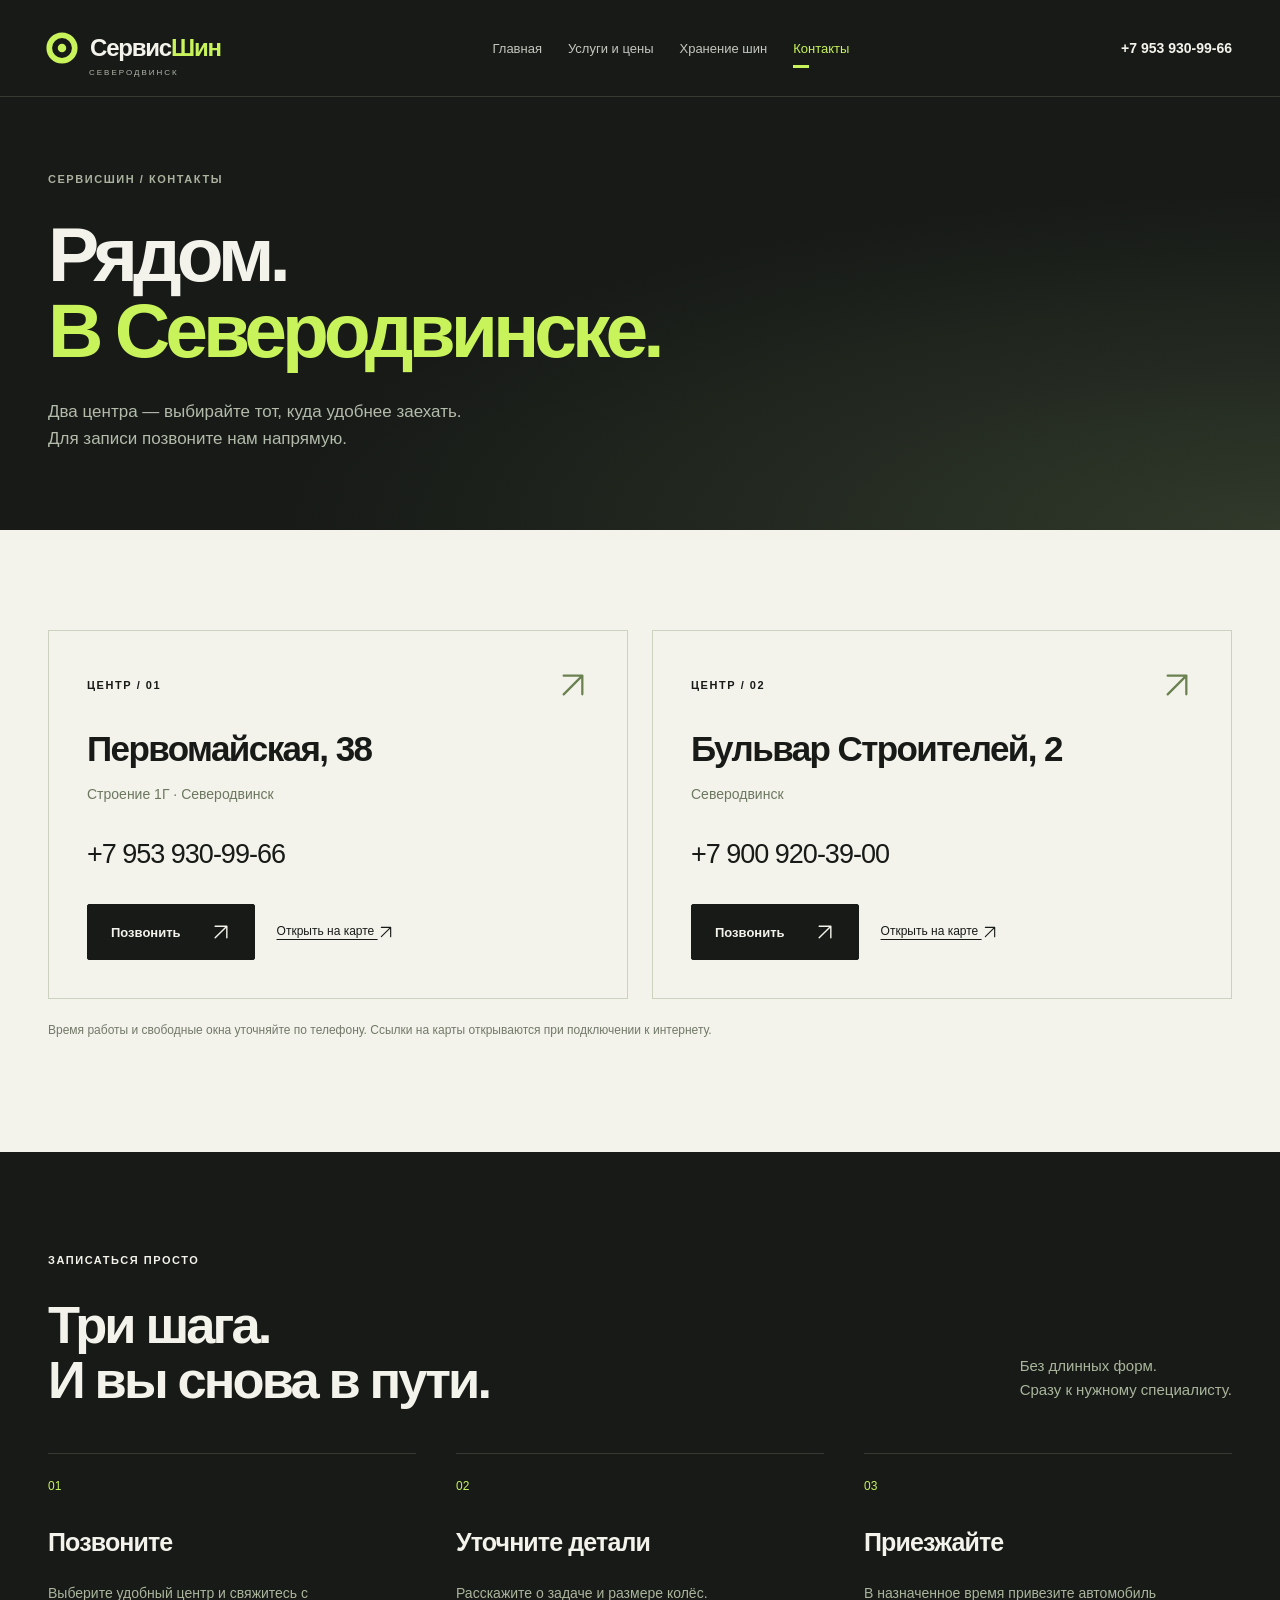
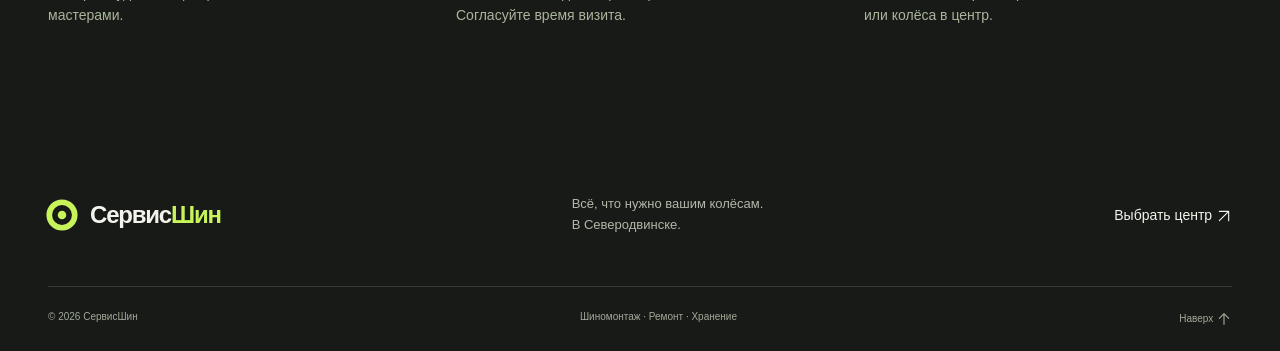
==== contacts.html @ f8ba8808 "Add files via upload" ====
<!doctype html><html lang="ru" id="top"><head><meta charset="UTF-8"><meta name="viewport" content="width=device-width,initial-scale=1"><meta name="theme-color" content="#171a17"><meta name="description" content="Адреса и телефоны центров СервисШин в Северодвинске: Первомайская, 38, строение 1Г; бульвар Строителей, 2. Запись по телефону."><title>Контакты и запись — СервисШин, Северодвинск</title><link rel="icon" href="assets/favicon.svg" type="image/svg+xml"><link rel="stylesheet" href="assets/style.css"><script defer src="assets/script.js"></script></head><body><a class="skip" href="#main">К содержимому</a><header class="header"><div class="wrap nav-row"><a class="brand" href="index.html" aria-label="СервисШин — главная"><span class="brand-icon" aria-hidden="true"><svg class="ui-icon wheel-icon" xmlns="http://www.w3.org/2000/svg" width="24" height="24" viewBox="0 0 24 24" fill="none" stroke="currentColor" stroke-width="1.7" stroke-linecap="round" stroke-linejoin="round" aria-hidden="true" focusable="false"><circle cx="12" cy="12" r="9" stroke-width="4"/><circle cx="12" cy="12" r="3" fill="currentColor" stroke="none"/></svg></span>Сервис<span>Шин</span><i>СЕВЕРОДВИНСК</i></a><nav aria-label="Главная навигация"><a href="index.html" >Главная</a><a href="services.html" >Услуги и цены</a><a href="storage.html" >Хранение шин</a><a href="contacts.html" aria-current="page">Контакты</a></nav><a class="header-phone" href="tel:+79539309966">+7 953 930-99-66</a><button class="menu-toggle" aria-expanded="false" aria-controls="mobile-nav" aria-label="Открыть меню"><svg class="ui-icon menu-icon" xmlns="http://www.w3.org/2000/svg" width="24" height="24" viewBox="0 0 24 24" fill="none" stroke="currentColor" stroke-width="1.7" stroke-linecap="round" stroke-linejoin="round" aria-hidden="true" focusable="false"><path class="menu-line-one" d="M4 8h16"/><path class="menu-line-two" d="M4 16h16"/></svg></button></div><nav id="mobile-nav" class="mobile-nav" aria-label="Мобильная навигация" hidden><a href="index.html" >Главная</a><a href="services.html" >Услуги и цены</a><a href="storage.html" >Хранение шин</a><a href="contacts.html" aria-current="page">Контакты</a></nav></header><main id="main">
<section class="page-intro"><div class="wrap"><span class="eyebrow">СЕРВИСШИН / КОНТАКТЫ</span><h1>Рядом.<br><em>В Северодвинске.</em></h1><p>Два центра — выбирайте тот, куда удобнее заехать.<br>Для записи позвоните нам напрямую.</p></div></section>
<section class="section light"><div class="wrap"><div class="locations"><article class="location"><div class="location-top"><span class="eyebrow">ЦЕНТР / 01</span><span class="location-mark" aria-hidden="true"><svg class="arrow-icon" xmlns="http://www.w3.org/2000/svg" width="20" height="20" viewBox="0 0 24 24" fill="none" stroke="currentColor" stroke-width="1.7" stroke-linecap="round" stroke-linejoin="round" aria-hidden="true" focusable="false"><path d="M5 19 19 5M5 5h14v14"/></svg></span></div><h2>Первомайская, 38</h2><p>Строение 1Г · Северодвинск</p><a class="location-phone" href="tel:+79539309966">+7 953 930-99-66</a><div class="location-actions"><a class="button dark" href="tel:+79539309966">Позвонить<span aria-hidden="true"><svg class="arrow-icon" xmlns="http://www.w3.org/2000/svg" width="20" height="20" viewBox="0 0 24 24" fill="none" stroke="currentColor" stroke-width="1.7" stroke-linecap="round" stroke-linejoin="round" aria-hidden="true" focusable="false"><path d="M5 19 19 5M5 5h14v14"/></svg></span></a><a class="map-link" href="https://yandex.ru/maps/?text=%D0%A1%D0%B5%D0%B2%D0%B5%D1%80%D0%BE%D0%B4%D0%B2%D0%B8%D0%BD%D1%81%D0%BA%20%D0%9F%D0%B5%D1%80%D0%B2%D0%BE%D0%BC%D0%B0%D0%B9%D1%81%D0%BA%D0%B0%D1%8F%2C%2038%20%D0%A1%D1%82%D1%80%D0%BE%D0%B5%D0%BD%D0%B8%D0%B5%201%D0%93%20%C2%B7%20%D0%A1%D0%B5%D0%B2%D0%B5%D1%80%D0%BE%D0%B4%D0%B2%D0%B8%D0%BD%D1%81%D0%BA" target="_blank" rel="noopener noreferrer">Открыть на карте <svg class="arrow-icon" xmlns="http://www.w3.org/2000/svg" width="20" height="20" viewBox="0 0 24 24" fill="none" stroke="currentColor" stroke-width="1.7" stroke-linecap="round" stroke-linejoin="round" aria-hidden="true" focusable="false"><path d="M5 19 19 5M5 5h14v14"/></svg></a></div></article><article class="location"><div class="location-top"><span class="eyebrow">ЦЕНТР / 02</span><span class="location-mark" aria-hidden="true"><svg class="arrow-icon" xmlns="http://www.w3.org/2000/svg" width="20" height="20" viewBox="0 0 24 24" fill="none" stroke="currentColor" stroke-width="1.7" stroke-linecap="round" stroke-linejoin="round" aria-hidden="true" focusable="false"><path d="M5 19 19 5M5 5h14v14"/></svg></span></div><h2>Бульвар Строителей, 2</h2><p>Северодвинск</p><a class="location-phone" href="tel:+79009203900">+7 900 920-39-00</a><div class="location-actions"><a class="button dark" href="tel:+79009203900">Позвонить<span aria-hidden="true"><svg class="arrow-icon" xmlns="http://www.w3.org/2000/svg" width="20" height="20" viewBox="0 0 24 24" fill="none" stroke="currentColor" stroke-width="1.7" stroke-linecap="round" stroke-linejoin="round" aria-hidden="true" focusable="false"><path d="M5 19 19 5M5 5h14v14"/></svg></span></a><a class="map-link" href="https://yandex.ru/maps/?text=%D0%A1%D0%B5%D0%B2%D0%B5%D1%80%D0%BE%D0%B4%D0%B2%D0%B8%D0%BD%D1%81%D0%BA%20%D0%91%D1%83%D0%BB%D1%8C%D0%B2%D0%B0%D1%80%20%D0%A1%D1%82%D1%80%D0%BE%D0%B8%D1%82%D0%B5%D0%BB%D0%B5%D0%B9%2C%202%20" target="_blank" rel="noopener noreferrer">Открыть на карте <svg class="arrow-icon" xmlns="http://www.w3.org/2000/svg" width="20" height="20" viewBox="0 0 24 24" fill="none" stroke="currentColor" stroke-width="1.7" stroke-linecap="round" stroke-linejoin="round" aria-hidden="true" focusable="false"><path d="M5 19 19 5M5 5h14v14"/></svg></a></div></article></div><p class="note">Время работы и свободные окна уточняйте по телефону. Ссылки на карты открываются при подключении к интернету.</p></div></section>
<section class="section contact-steps"><div class="wrap"><div class="section-heading"><div><span class="eyebrow">ЗАПИСАТЬСЯ ПРОСТО</span><h2>Три шага.<br>И вы снова в пути.</h2></div><p>Без длинных форм.<br>Сразу к нужному специалисту.</p></div><div class="steps"><article><span>01</span><h3>Позвоните</h3><p>Выберите удобный центр и свяжитесь с мастерами.</p></article><article><span>02</span><h3>Уточните детали</h3><p>Расскажите о задаче и размере колёс. Согласуйте время визита.</p></article><article><span>03</span><h3>Приезжайте</h3><p>В назначенное время привезите автомобиль или колёса в центр.</p></article></div></div></section></main><footer><div class="wrap footer-top"><a class="brand" href="index.html"><span class="brand-icon" aria-hidden="true"><svg class="ui-icon wheel-icon" xmlns="http://www.w3.org/2000/svg" width="24" height="24" viewBox="0 0 24 24" fill="none" stroke="currentColor" stroke-width="1.7" stroke-linecap="round" stroke-linejoin="round" aria-hidden="true" focusable="false"><circle cx="12" cy="12" r="9" stroke-width="4"/><circle cx="12" cy="12" r="3" fill="currentColor" stroke="none"/></svg></span>Сервис<span>Шин</span></a><p>Всё, что нужно вашим колёсам.<br>В Северодвинске.</p><a href="contacts.html">Выбрать центр <svg class="arrow-icon" xmlns="http://www.w3.org/2000/svg" width="20" height="20" viewBox="0 0 24 24" fill="none" stroke="currentColor" stroke-width="1.7" stroke-linecap="round" stroke-linejoin="round" aria-hidden="true" focusable="false"><path d="M5 19 19 5M5 5h14v14"/></svg></a></div><div class="wrap footer-bottom"><span>© 2026 СервисШин</span><span>Шиномонтаж · Ремонт · Хранение</span><a href="#top">Наверх <svg class="arrow-icon" xmlns="http://www.w3.org/2000/svg" width="20" height="20" viewBox="0 0 24 24" fill="none" stroke="currentColor" stroke-width="1.7" stroke-linecap="round" stroke-linejoin="round" aria-hidden="true" focusable="false"><path d="M12 20V4m-7 7 7-7 7 7"/></svg></a></div></footer></body></html>
---- assets/style.css ----
:root{--ink:#171a17;--paper:#f3f3eb;--lime:#c8f35b;--muted:#a6aba2;--line:#353a32}*{box-sizing:border-box}html{scroll-behavior:smooth;scroll-padding-top:95px}body{margin:0;font-family:Arial,Helvetica,sans-serif;background:var(--ink);color:var(--paper);-webkit-font-smoothing:antialiased}a{color:inherit;text-decoration:none}button,select{font:inherit}button,a,select{-webkit-tap-highlight-color:transparent}button{cursor:pointer}img{display:block;width:100%;height:100%;object-fit:cover}p{line-height:1.6}h1,h2,h3,p{margin-top:0}h1,h2,h3{font-weight:600}h1{font-size:clamp(48px,6.6vw,104px);line-height:.99;letter-spacing:-.065em;margin-bottom:30px}h2{font-size:clamp(34px,4.1vw,60px);line-height:1.05;letter-spacing:-.055em;margin-bottom:24px}h3{font-size:25px;letter-spacing:-.035em;line-height:1.15}em{font-style:normal;color:var(--lime)}.wrap{width:min(1280px,calc(100% - 96px));margin-inline:auto}.eyebrow{display:block;font-size:11px;letter-spacing:.14em;line-height:1.5;font-weight:700;margin-bottom:28px}.header{position:relative;z-index:20;border-bottom:1px solid var(--line);background:var(--ink)}.nav-row{height:96px;display:flex;align-items:center;justify-content:space-between;gap:24px}.brand{position:relative;display:inline-flex;align-items:center;font-size:24px;letter-spacing:-1.2px;font-weight:800;white-space:nowrap;line-height:1}.brand>span:not(.brand-icon){color:var(--lime)}.brand i{position:absolute;left:41px;bottom:-15px;font:8px Arial,sans-serif;letter-spacing:2px;color:#b3b9ad}.brand-icon{width:28px;height:28px;display:inline-block;border:6px solid var(--lime);outline:1px dashed var(--lime);outline-offset:3px;border-radius:50%;margin-right:14px}.header nav{display:flex;gap:26px;font-size:13px}.header nav a{position:relative;padding:12px 0;color:#c3c7be;transition:color .18s}.header nav a:hover,.header nav a[aria-current]{color:var(--lime)}.header nav a[aria-current]:after{content:'';height:3px;width:16px;position:absolute;bottom:0;left:0;background:var(--lime)}.header-phone{font-size:14px;font-weight:bold;white-space:nowrap}.menu-toggle{display:none;background:none;border:1px solid var(--line);padding:12px;border-radius:4px;width:44px;height:44px}.menu-toggle span{display:block;height:2px;background:var(--paper);margin:5px 0}.header .mobile-nav{display:none}.hero{position:relative;overflow:hidden;min-height:685px;display:flex;align-items:center}.hero-photo{position:absolute;right:0;top:0;height:100%;width:62%;background:#0b0e0c}.hero-photo img{object-position:58% center;opacity:.8;filter:grayscale(1)}.hero-photo:after{content:'';position:absolute;inset:0;background:linear-gradient(90deg,var(--ink),transparent 55%),linear-gradient(0deg,rgba(23,26,23,.5),transparent 50%)}.photo-label{position:absolute;bottom:44px;right:48px;z-index:1;font-size:10px;letter-spacing:.2em;color:#d2d7ce}.hero-content{position:relative;z-index:2;padding:75px 0 35px}.hero .eyebrow{color:#c3c9bc;display:flex;align-items:center;gap:9px}.dot{width:6px;height:6px;display:inline-block;background:var(--lime);border-radius:50%}.hero h1{max-width:880px}.hero p{font-size:17px;color:#bdc3b7;max-width:480px}.button{display:inline-flex;align-items:center;justify-content:space-between;gap:30px;min-height:53px;padding:17px 23px;background:var(--lime);color:var(--ink);border:1px solid var(--lime);font-size:13px;font-weight:700;transition:background .2s,transform .2s;border-radius:2px}.button span{font-size:20px;line-height:1}.button:hover{background:#daff83;transform:translateY(-2px)}.button.outline{background:rgba(23,26,23,.35);border-color:#6d7568;color:var(--paper)}.button.outline:hover{border-color:var(--lime);color:var(--lime)}.button.dark{background:var(--ink);border-color:var(--ink);color:var(--paper)}.button.dark:hover{background:#30382a}.hero-actions{display:flex;gap:12px;margin:35px 0 53px}.hero-bottom{display:flex;gap:38px}.hero-bottom>span{display:flex;align-items:center;gap:8px;font-size:9px;letter-spacing:.08em;color:#c5cabf}.hero-bottom b{font-size:32px;letter-spacing:-2px;font-weight:400;color:var(--paper)}.ticker{padding:25px 0;background:var(--lime);color:var(--ink);font-size:14px;font-weight:bold;letter-spacing:.08em}.ticker .wrap{display:flex;align-items:center;justify-content:space-between;gap:16px}.ticker span{font-size:27px}.section{padding:100px 0}.light{background:var(--paper);color:var(--ink)}.section-heading{display:flex;justify-content:space-between;align-items:flex-end;gap:30px;margin-bottom:46px}.section-heading h2{margin:0}.section-heading p{max-width:345px;color:#65695e;font-size:15px;margin-bottom:5px}.services-grid{display:grid;grid-template-columns:repeat(3,1fr);border-left:1px solid #d1d5c8;border-top:1px solid #d1d5c8}.service-card{display:flex;flex-direction:column;padding:30px;border-right:1px solid #d1d5c8;border-bottom:1px solid #d1d5c8;transition:background .2s;min-height:265px}.service-card:hover{background:#e3eacb}.card-top{display:flex;justify-content:space-between;align-items:center;margin-bottom:29px;font-size:11px;color:#73796c}.round-arrow{border:1px solid #c7cdbd;width:32px;height:32px;border-radius:50%;display:grid;place-items:center;font-size:19px;color:var(--ink);transition:transform .2s}.service-card:hover .round-arrow{transform:rotate(45deg);background:var(--lime)}.service-card h3{margin-bottom:12px}.service-card p{font-size:14px;color:#656b5e;max-width:255px;margin-bottom:27px}.service-card strong{font-size:16px;margin-top:auto}.note{font-size:12px!important;color:#727969!important;margin-top:22px;line-height:1.6}.split{display:grid;grid-template-columns:1fr 1fr;gap:90px;align-items:center}.editorial-image{height:610px;position:relative;overflow:hidden}.editorial-image img{filter:grayscale(1);object-position:center 68%}.editorial-image:after{content:'';position:absolute;inset:0;background:linear-gradient(0deg,rgba(0,0,0,.6),transparent 35%)}.editorial-image>span{position:absolute;bottom:24px;left:24px;z-index:1;font-size:10px;letter-spacing:.17em}.about-copy p{font-size:16px;color:#aeb6a6;max-width:430px}.number-line{border-top:1px solid var(--line);border-bottom:1px solid var(--line);display:flex;align-items:center;gap:28px;padding:20px 0;margin:32px 0}.number-line strong{font-size:70px;letter-spacing:-4px;color:var(--lime);font-weight:400}.number-line span{font-size:13px;line-height:1.5;color:#afb8a6}.text-link{display:flex;justify-content:space-between;font-size:14px;align-items:center}.text-link span{font-size:23px;color:var(--lime)}.text-link:hover{color:var(--lime)}.storage-teaser{display:grid;grid-template-columns:1.5fr 1fr;gap:70px;align-items:center}.storage-teaser p{max-width:440px;color:#656b5e;margin-bottom:28px}.storage-graphic{position:relative;background:#dfe5d4;min-height:330px;padding:30px;display:flex;flex-direction:column;justify-content:space-between;overflow:hidden;border-radius:50% 50% 2px 2px;align-items:center;padding-top:56px;text-align:center}.storage-graphic strong{font-size:130px;line-height:1.1;letter-spacing:-9px;font-weight:400}.storage-graphic>span{font-size:10px;letter-spacing:.1em}.storage-graphic b{font-size:22px;margin-top:22px}.cta{padding:68px 0;background:var(--lime);color:var(--ink)}.cta-inner{display:flex;justify-content:space-between;gap:60px;align-items:center}.cta .eyebrow{margin-bottom:20px}.cta h2{margin-bottom:0}.cta p{font-size:15px}.cta .button{min-width:250px}.footer-top{padding-top:54px;padding-bottom:50px;display:flex;justify-content:space-between;align-items:center;gap:30px}.footer-top p{font-size:13px;color:#b1b8a9;margin:0}.footer-top>a:last-child{font-size:14px}.footer-bottom{padding:24px 0;border-top:1px solid var(--line);display:flex;justify-content:space-between;gap:20px;font-size:10px;color:#a2aa99}.page-intro{padding:74px 0 78px;background:radial-gradient(ellipse at 100% 100%,#30392a 0,transparent 55%)}.page-intro .eyebrow{color:#aab29f}.page-intro h1{font-size:clamp(45px,6vw,85px)}.page-intro p{font-size:17px;color:#b3bbaa;margin-bottom:0}.season-grid{display:grid;grid-template-columns:1.1fr 1fr;gap:70px;align-items:stretch}.segmented{display:flex;background:#e2e5db;padding:5px;gap:4px;border-radius:4px;margin-bottom:28px}.segmented button{border:0;color:#454d3d;background:transparent;flex:1;padding:16px 12px;border-radius:2px;font-size:14px;font-weight:bold}.segmented button.selected{background:var(--ink);color:var(--lime)}.field-label{display:block;font-size:12px;margin-bottom:10px;color:#656e5b}select{width:100%;background:transparent;border:1px solid #adb59f;padding:15px;color:var(--ink);border-radius:2px}.included{margin-top:30px}.included h3{font-size:20px}.included ul{padding:0;list-style:none;font-size:14px;color:#525c46;line-height:2}.included li{display:flex;align-items:center;gap:12px}.included .check-icon{color:#526d20;width:16px;height:16px}.included li[hidden]{display:none}.estimate{padding:40px;background:var(--ink);color:var(--paper);display:flex;flex-direction:column;align-items:flex-start;justify-content:center}.estimate .eyebrow{color:#a6b396}.estimate-price{font-size:36px;color:var(--lime);white-space:nowrap}.estimate-price strong{font-size:clamp(48px,5.6vw,82px);letter-spacing:-4px;font-weight:400}.estimate p{color:#b4bea7;font-size:14px;margin-top:16px;margin-bottom:25px}.estimate small{font-size:11px;line-height:1.6;color:#a6b396;margin-top:18px;max-width:280px}.price-section{padding-top:0}.price-photo{width:190px;height:140px;object-position:center;filter:grayscale(1)}.table-wrap{overflow-x:auto}table{border-collapse:collapse;width:100%;text-align:left;font-size:15px}thead{background:#e2e5d9;font-size:11px;letter-spacing:.06em}th{padding:18px 22px}td{padding:21px 22px;border-bottom:1px solid #d2d7c7}td:last-child,th:last-child{text-align:right;white-space:nowrap}td:last-child{font-weight:bold}td:nth-child(2){color:#6a7360}.faq-grid{display:grid;grid-template-columns:1fr 1.2fr;gap:80px}.faq details{border-top:1px solid var(--line);padding:22px 0}.faq details:last-child{border-bottom:1px solid var(--line)}summary{font-size:18px;cursor:pointer;list-style:none;display:flex;justify-content:space-between;gap:20px}summary::-webkit-details-marker{display:none}summary span{color:var(--lime)}details[open] summary span{transform:rotate(45deg)}details p{margin:20px 0 0;color:#aeb8a1;font-size:14px;max-width:470px}details a{text-decoration:underline}.storage-prices{display:grid;grid-template-columns:1fr 1fr;gap:24px}.storage-plan{border:1px solid #ccd3c0;padding:42px}.storage-plan.accented{background:var(--lime);border-color:var(--lime)}.storage-plan h2{font-size:38px;margin-bottom:16px}.storage-plan p{font-size:14px;color:#58634d}.plan-price{font-size:74px;letter-spacing:-5px;margin:28px 0;font-weight:400}.plan-price span{font-size:38px;letter-spacing:0}.feature-list article{display:flex;gap:26px;border-top:1px solid var(--line);padding:29px 0}.feature-list article>span{font-size:11px;color:var(--lime);padding-top:5px}.feature-list h3{font-size:24px;margin-bottom:12px}.feature-list p{font-size:14px;color:#aab59c;margin:0;max-width:340px}.storage-photo{margin:35px 0 0;width:300px;max-width:100%;height:auto}.storage-photo img{height:180px;filter:grayscale(1)}figcaption{font-size:10px;line-height:1.5;color:#98a48d;margin-top:10px}.locations{display:grid;grid-template-columns:1fr 1fr;gap:24px}.location{padding:38px;border:1px solid #cbd2bf;display:flex;flex-direction:column}.location-top{display:flex;justify-content:space-between;align-items:center;margin-bottom:30px}.location-top .eyebrow{margin:0}.location-mark{font-size:36px;color:#6b8150}.location h2{font-size:35px;letter-spacing:-.045em;margin-bottom:15px}.location>p{font-size:14px;color:#6c775f}.location-phone{font-size:27px;letter-spacing:-1px;margin:20px 0 34px;white-space:nowrap}.location-actions{display:flex;gap:22px;align-items:center;margin-top:auto}.map-link{font-size:12px;text-decoration:underline;text-underline-offset:4px}.contact-steps .section-heading p{color:#aab59c}.steps{display:grid;grid-template-columns:repeat(3,1fr);gap:40px}.steps article{border-top:1px solid var(--line);padding-top:25px}.steps article>span{font-size:12px;color:var(--lime);display:block;margin-bottom:35px}.steps h3{font-size:25px}.steps p{font-size:14px;color:#aab59c;max-width:300px}.skip{position:absolute;top:-80px;left:20px;z-index:100;background:var(--lime);color:var(--ink);padding:15px}.skip:focus{top:10px}:focus-visible{outline:3px solid #88a62f;outline-offset:5px}.sr-only{position:absolute;width:1px;height:1px;padding:0;margin:-1px;overflow:hidden;clip:rect(0,0,0,0);white-space:nowrap;border:0}[hidden]{display:none!important}@keyframes arrive{from{opacity:0;transform:translateY(10px)}to{opacity:1;transform:translateY(0)}}.hero h1,.page-intro h1{animation:arrive .65s ease-out both}
@media(min-width:1550px){.hero{min-height:760px}.hero-photo{width:59%}}
@media(max-width:1100px){.wrap{width:calc(100% - 64px)}.header nav{gap:17px}.header-phone{display:none}.hero{min-height:640px}.split{gap:50px}.editorial-image{height:530px}.location{padding:28px}.location h2{font-size:30px}.location-actions{align-items:flex-start;flex-direction:column}.season-grid{gap:35px}.storage-teaser{gap:40px}}
@media(max-width:1000px){.header nav:not(.mobile-nav){display:none}.menu-toggle{display:block}.nav-row{height:84px}.header .mobile-nav:not([hidden]){display:flex;flex-direction:column;padding:16px 32px 28px;gap:8px;border-top:1px solid var(--line)}.mobile-nav a{font-size:17px;width:max-content}.hero-photo{width:74%;opacity:.7}.hero h1{font-size:72px}.services-grid{grid-template-columns:repeat(2,1fr)}.section{padding:74px 0}.price-section{padding-top:0}.storage-plan{padding:30px}.storage-plan h2{font-size:30px}.plan-price{font-size:62px}.faq-grid{gap:35px}.photo-label{display:none}.storage-graphic{min-height:320px}.hero .eyebrow{font-size:10px}}
@media(max-width:700px){html{scroll-padding-top:20px}.wrap{width:calc(100% - 40px)}.nav-row{height:78px}.brand{font-size:22px}.hero{min-height:720px;align-items:flex-start}.hero-photo{width:100%;height:100%;opacity:.5}.hero-photo img{object-position:60% center}.hero-photo:after{background:linear-gradient(90deg,var(--ink),transparent 130%),linear-gradient(0deg,var(--ink),transparent 45%)}.hero-content{padding-top:70px;padding-bottom:40px}.hero h1{font-size:clamp(44px,10vw,69px);line-height:1.04}.hero .eyebrow{font-size:9px;letter-spacing:.08em;max-width:310px}.hero p{font-size:15px;max-width:330px}.hero p br{display:none}.hero-actions{flex-direction:column;max-width:320px;margin-bottom:65px;margin-top:35px}.hero-bottom{gap:22px;flex-wrap:wrap}.hero-bottom>span{font-size:8px}.hero-bottom b{font-size:29px}.ticker{padding:18px 0;font-size:10px;letter-spacing:.02em}.ticker .wrap{gap:8px;flex-wrap:wrap;justify-content:center}.ticker span{font-size:15px}.section{padding:60px 0}.eyebrow{font-size:10px;margin-bottom:20px}.section-heading{display:block;margin-bottom:30px}.section-heading p{margin-top:22px;font-size:14px}.services-grid{grid-template-columns:1fr 1fr}.service-card{padding:20px 16px;min-height:268px}.card-top{margin-bottom:26px}.service-card h3{font-size:21px}.service-card p{font-size:12px}.service-card strong{font-size:13px}.round-arrow{width:27px;height:27px}.split{grid-template-columns:1fr;gap:40px}.editorial-image{height:390px}.about-copy p{font-size:15px}.number-line strong{font-size:60px}.storage-teaser{grid-template-columns:1fr;gap:35px}.storage-teaser p{font-size:14px}.storage-graphic{max-width:340px;width:100%;margin:auto;min-height:300px}.storage-graphic strong{font-size:105px}.cta{padding:48px 0}.cta-inner{display:block}.cta p{margin-top:30px;font-size:14px}.cta .button{width:100%;max-width:360px}.footer-top{align-items:flex-start;flex-direction:column;padding-top:42px;padding-bottom:32px;gap:26px}.footer-bottom{flex-wrap:wrap;gap:18px;font-size:9px}.footer-bottom>span:nth-child(2){display:none}.footer-bottom>a{margin-left:auto}.page-intro{padding:52px 0}.page-intro h1{font-size:clamp(42px,9.5vw,65px)}.page-intro p{font-size:15px}.page-intro p br{display:none}.season-grid{grid-template-columns:1fr;gap:25px}.segmented button{font-size:12px;padding:15px 9px}.estimate{padding:30px}.estimate-price strong{font-size:72px}.estimate-price{font-size:32px}.price-section{padding-top:0}.price-photo{display:none}.table-wrap table{font-size:12px}.table-wrap th{padding:14px 9px;font-size:9px}.table-wrap td{padding:19px 9px}.faq-grid{grid-template-columns:1fr;gap:20px}summary{font-size:16px}.storage-prices{grid-template-columns:1fr}.storage-plan{padding:28px}.storage-plan h2{font-size:32px}.plan-price{font-size:68px;margin:22px 0}.storage-plan .button{width:100%}.storage-details .split{gap:30px}.storage-photo{width:300px}.feature-list h3{font-size:22px}.locations{grid-template-columns:1fr;gap:20px}.location{padding:26px}.location h2{font-size:31px}.location-phone{font-size:27px}.location-actions{flex-direction:row;align-items:center;gap:15px;flex-wrap:wrap}.location-actions .button{padding:16px 20px}.location-top{margin-bottom:24px}.steps{grid-template-columns:1fr;gap:30px}.steps article>span{margin-bottom:18px}.steps h3{margin-bottom:14px}.steps p{max-width:none}.note{font-size:11px!important}}
@media(max-width:370px){.services-grid{grid-template-columns:1fr}.service-card{min-height:220px}.hero h1{font-size:42px}.location-phone{font-size:24px}.hero-bottom{gap:12px}}
@media(prefers-reduced-motion:reduce){html{scroll-behavior:auto}*,*:before,*:after{animation:none!important;transition:none!important}}

/* Vector arrows render consistently on desktop and mobile. */
.arrow-icon{display:inline-block;width:20px;height:20px;vertical-align:middle;flex-shrink:0}.button>span,.round-arrow,.location-mark,.text-link>span{display:inline-flex;align-items:center;justify-content:center}.round-arrow .arrow-icon{width:17px;height:17px}.location-mark .arrow-icon{width:32px;height:32px}.map-link .arrow-icon,.footer-top .arrow-icon,.footer-bottom .arrow-icon{width:16px;height:16px}

/* All interface pictograms are SVG, independent of emoji fonts. */
.ui-icon{display:inline-block;flex-shrink:0;vertical-align:middle;width:24px;height:24px}
.brand-icon{border:0;outline:0;border-radius:0;display:inline-flex;align-items:center;justify-content:center;color:var(--lime)}
.brand-icon .wheel-icon{width:34px;height:34px;max-width:none}
.menu-toggle{padding:9px;align-items:center;justify-content:center;color:var(--paper)}
.menu-toggle .menu-icon{display:block;width:24px;height:24px}
.menu-line-one{transform-origin:12px 8px}.menu-toggle[aria-expanded="true"] .menu-line-one{transform:translateY(4px) rotate(45deg)}
.menu-line-two{transform-origin:12px 16px}.menu-toggle[aria-expanded="true"] .menu-line-two{transform:translateY(-4px) rotate(-45deg)}
.ticker .star-icon{width:25px;height:25px}
summary .plus-icon{width:18px;height:18px}
@media(max-width:700px){.ticker .star-icon{width:15px;height:15px}}
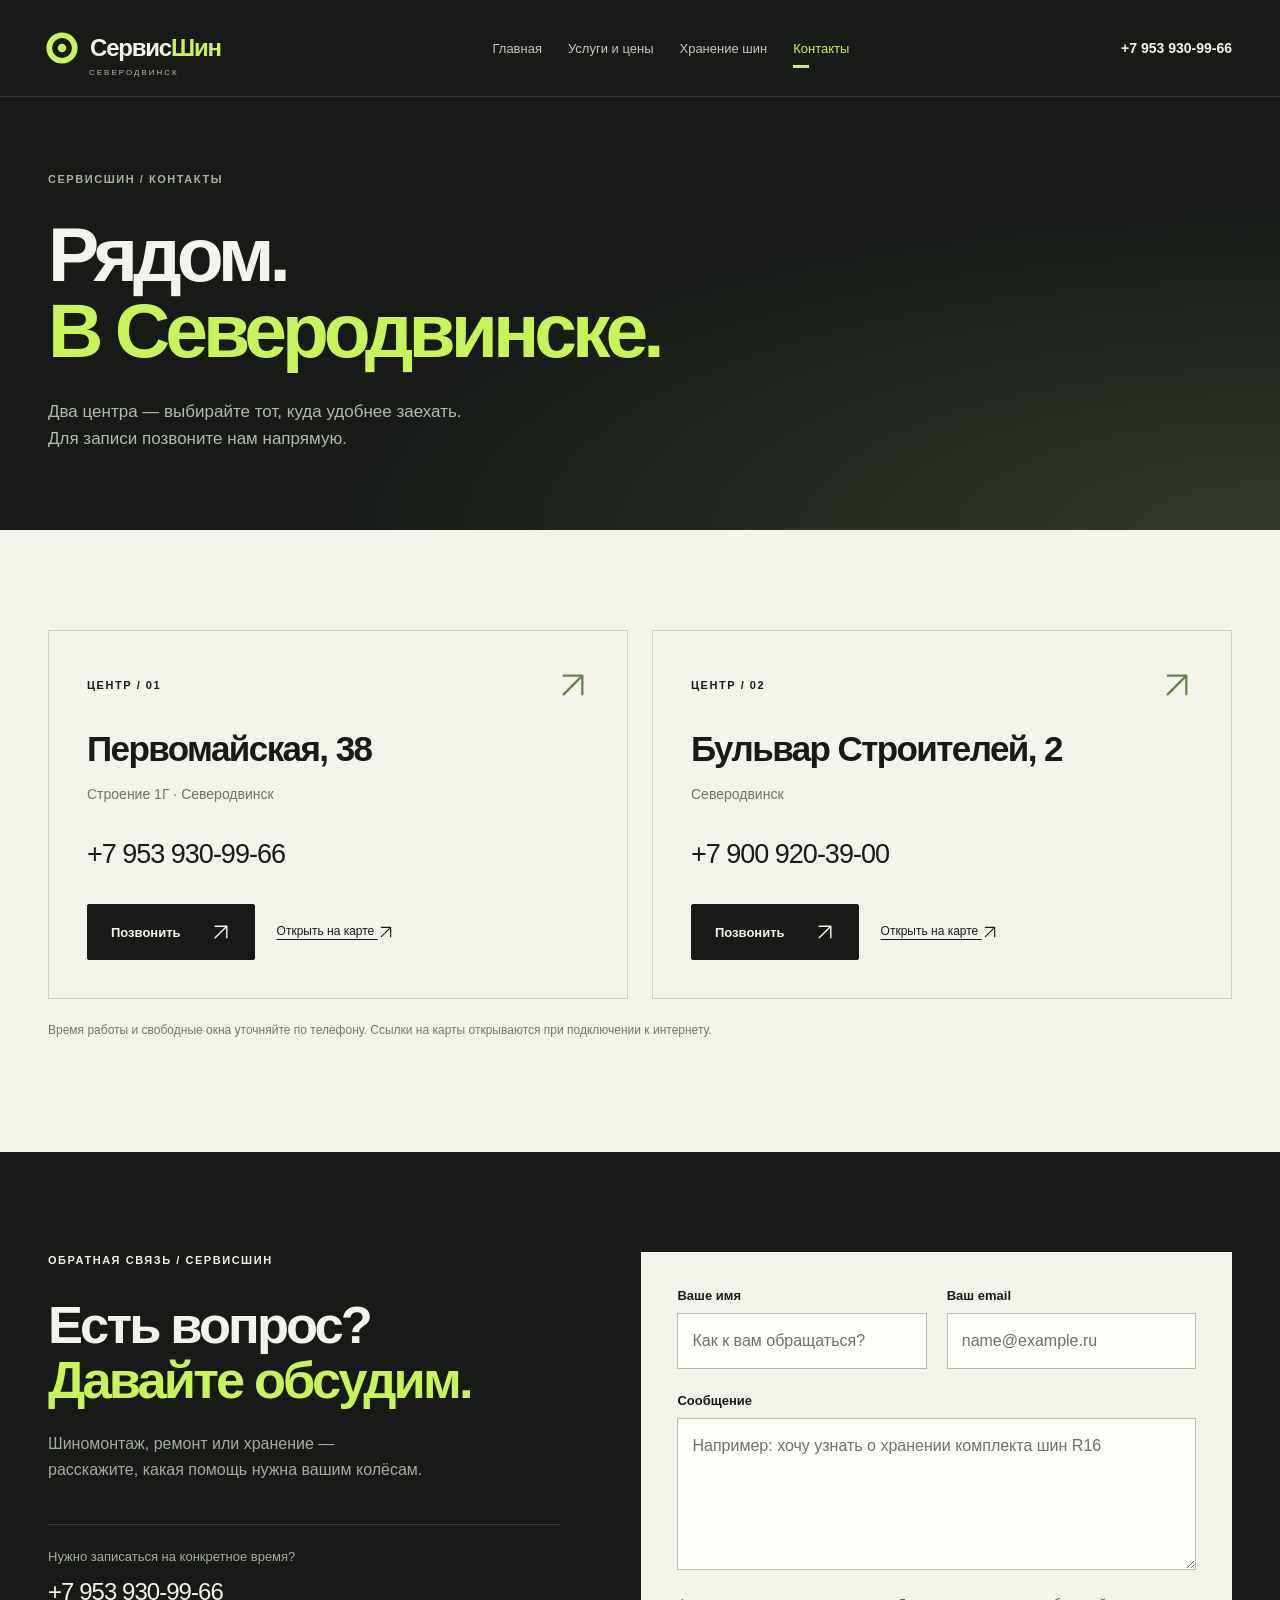
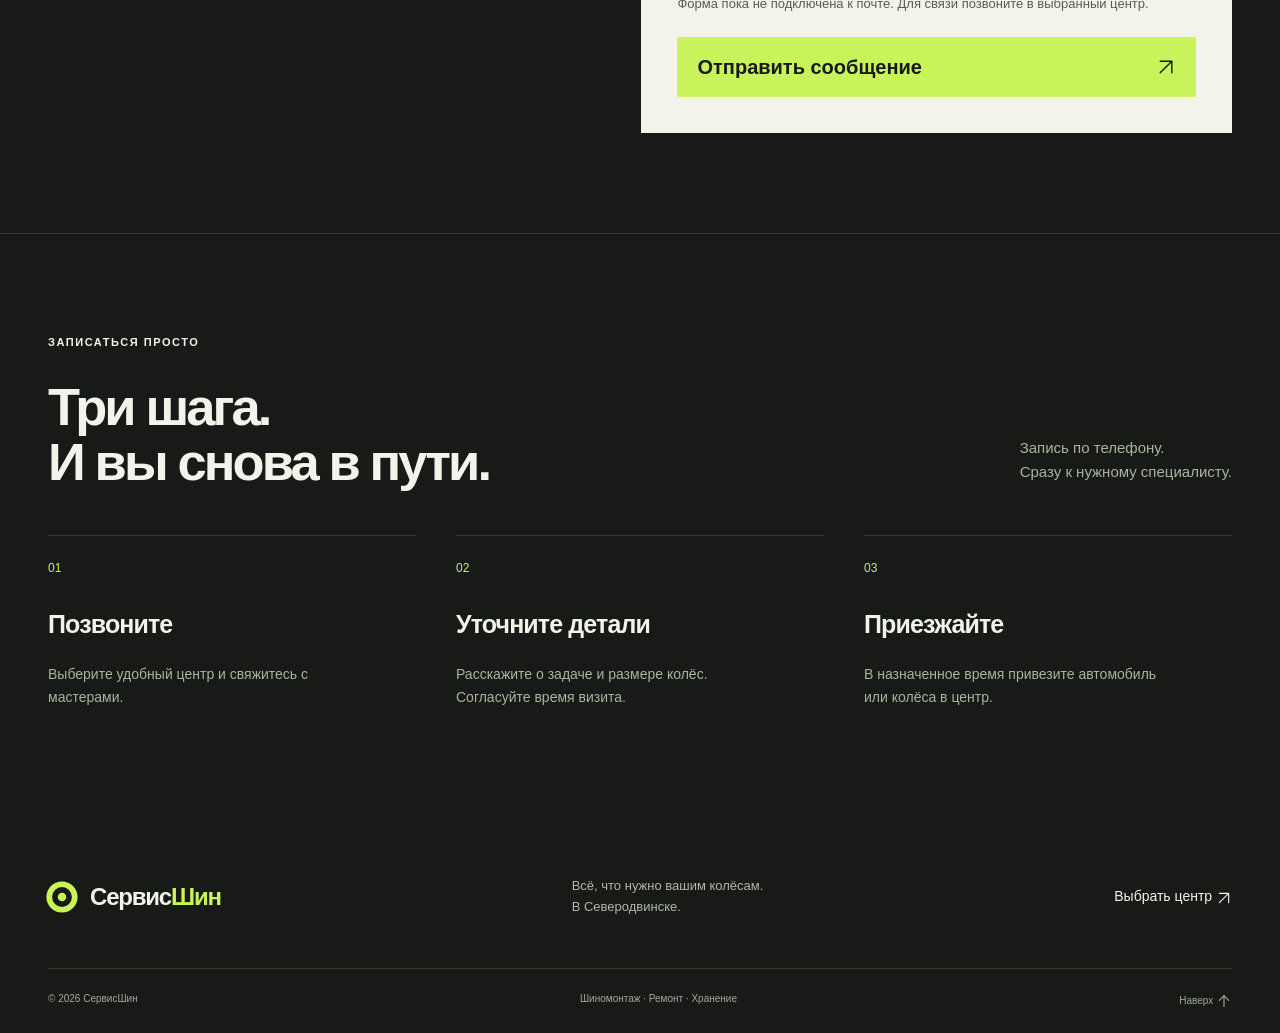
==== commit 5abbd96f: "Add files via upload" ====
--- a/contacts.html
+++ b/contacts.html
@@ -1,4 +1,26 @@
-<!doctype html><html lang="ru" id="top"><head><meta charset="UTF-8"><meta name="viewport" content="width=device-width,initial-scale=1"><meta name="theme-color" content="#171a17"><meta name="description" content="Адреса и телефоны центров СервисШин в Северодвинске: Первомайская, 38, строение 1Г; бульвар Строителей, 2. Запись по телефону."><title>Контакты и запись — СервисШин, Северодвинск</title><link rel="icon" href="assets/favicon.svg" type="image/svg+xml"><link rel="stylesheet" href="assets/style.css"><script defer src="assets/script.js"></script></head><body><a class="skip" href="#main">К содержимому</a><header class="header"><div class="wrap nav-row"><a class="brand" href="index.html" aria-label="СервисШин — главная"><span class="brand-icon" aria-hidden="true"><svg class="ui-icon wheel-icon" xmlns="http://www.w3.org/2000/svg" width="24" height="24" viewBox="0 0 24 24" fill="none" stroke="currentColor" stroke-width="1.7" stroke-linecap="round" stroke-linejoin="round" aria-hidden="true" focusable="false"><circle cx="12" cy="12" r="9" stroke-width="4"/><circle cx="12" cy="12" r="3" fill="currentColor" stroke="none"/></svg></span>Сервис<span>Шин</span><i>СЕВЕРОДВИНСК</i></a><nav aria-label="Главная навигация"><a href="index.html" >Главная</a><a href="services.html" >Услуги и цены</a><a href="storage.html" >Хранение шин</a><a href="contacts.html" aria-current="page">Контакты</a></nav><a class="header-phone" href="tel:+79539309966">+7 953 930-99-66</a><button class="menu-toggle" aria-expanded="false" aria-controls="mobile-nav" aria-label="Открыть меню"><svg class="ui-icon menu-icon" xmlns="http://www.w3.org/2000/svg" width="24" height="24" viewBox="0 0 24 24" fill="none" stroke="currentColor" stroke-width="1.7" stroke-linecap="round" stroke-linejoin="round" aria-hidden="true" focusable="false"><path class="menu-line-one" d="M4 8h16"/><path class="menu-line-two" d="M4 16h16"/></svg></button></div><nav id="mobile-nav" class="mobile-nav" aria-label="Мобильная навигация" hidden><a href="index.html" >Главная</a><a href="services.html" >Услуги и цены</a><a href="storage.html" >Хранение шин</a><a href="contacts.html" aria-current="page">Контакты</a></nav></header><main id="main">
+<!doctype html><html lang="ru" id="top"><head><meta charset="UTF-8"><meta name="viewport" content="width=device-width,initial-scale=1"><meta name="theme-color" content="#171a17"><meta name="description" content="Адреса и телефоны центров СервисШин в Северодвинске: Первомайская, 38, строение 1Г; бульвар Строителей, 2. Запись по телефону."><title>Контакты и запись — СервисШин, Северодвинск</title><link rel="icon" href="assets/favicon.svg" type="image/svg+xml"><link rel="stylesheet" href="assets/style.css?v=feedback-1"><script defer src="assets/script.js?v=feedback-1"></script></head><body><a class="skip" href="#main">К содержимому</a><header class="header"><div class="wrap nav-row"><a class="brand" href="index.html" aria-label="СервисШин — главная"><span class="brand-icon" aria-hidden="true"><svg class="ui-icon wheel-icon" xmlns="http://www.w3.org/2000/svg" width="24" height="24" viewBox="0 0 24 24" fill="none" stroke="currentColor" stroke-width="1.7" stroke-linecap="round" stroke-linejoin="round" aria-hidden="true" focusable="false"><circle cx="12" cy="12" r="9" stroke-width="4"/><circle cx="12" cy="12" r="3" fill="currentColor" stroke="none"/></svg></span>Сервис<span>Шин</span><i>СЕВЕРОДВИНСК</i></a><nav aria-label="Главная навигация"><a href="index.html" >Главная</a><a href="services.html" >Услуги и цены</a><a href="storage.html" >Хранение шин</a><a href="contacts.html" aria-current="page">Контакты</a></nav><a class="header-phone" href="tel:+79539309966">+7 953 930-99-66</a><button class="menu-toggle" aria-expanded="false" aria-controls="mobile-nav" aria-label="Открыть меню"><svg class="ui-icon menu-icon" xmlns="http://www.w3.org/2000/svg" width="24" height="24" viewBox="0 0 24 24" fill="none" stroke="currentColor" stroke-width="1.7" stroke-linecap="round" stroke-linejoin="round" aria-hidden="true" focusable="false"><path class="menu-line-one" d="M4 8h16"/><path class="menu-line-two" d="M4 16h16"/></svg></button></div><nav id="mobile-nav" class="mobile-nav" aria-label="Мобильная навигация" hidden><a href="index.html" >Главная</a><a href="services.html" >Услуги и цены</a><a href="storage.html" >Хранение шин</a><a href="contacts.html" aria-current="page">Контакты</a></nav></header><main id="main">
 <section class="page-intro"><div class="wrap"><span class="eyebrow">СЕРВИСШИН / КОНТАКТЫ</span><h1>Рядом.<br><em>В Северодвинске.</em></h1><p>Два центра — выбирайте тот, куда удобнее заехать.<br>Для записи позвоните нам напрямую.</p></div></section>
 <section class="section light"><div class="wrap"><div class="locations"><article class="location"><div class="location-top"><span class="eyebrow">ЦЕНТР / 01</span><span class="location-mark" aria-hidden="true"><svg class="arrow-icon" xmlns="http://www.w3.org/2000/svg" width="20" height="20" viewBox="0 0 24 24" fill="none" stroke="currentColor" stroke-width="1.7" stroke-linecap="round" stroke-linejoin="round" aria-hidden="true" focusable="false"><path d="M5 19 19 5M5 5h14v14"/></svg></span></div><h2>Первомайская, 38</h2><p>Строение 1Г · Северодвинск</p><a class="location-phone" href="tel:+79539309966">+7 953 930-99-66</a><div class="location-actions"><a class="button dark" href="tel:+79539309966">Позвонить<span aria-hidden="true"><svg class="arrow-icon" xmlns="http://www.w3.org/2000/svg" width="20" height="20" viewBox="0 0 24 24" fill="none" stroke="currentColor" stroke-width="1.7" stroke-linecap="round" stroke-linejoin="round" aria-hidden="true" focusable="false"><path d="M5 19 19 5M5 5h14v14"/></svg></span></a><a class="map-link" href="https://yandex.ru/maps/?text=%D0%A1%D0%B5%D0%B2%D0%B5%D1%80%D0%BE%D0%B4%D0%B2%D0%B8%D0%BD%D1%81%D0%BA%20%D0%9F%D0%B5%D1%80%D0%B2%D0%BE%D0%BC%D0%B0%D0%B9%D1%81%D0%BA%D0%B0%D1%8F%2C%2038%20%D0%A1%D1%82%D1%80%D0%BE%D0%B5%D0%BD%D0%B8%D0%B5%201%D0%93%20%C2%B7%20%D0%A1%D0%B5%D0%B2%D0%B5%D1%80%D0%BE%D0%B4%D0%B2%D0%B8%D0%BD%D1%81%D0%BA" target="_blank" rel="noopener noreferrer">Открыть на карте <svg class="arrow-icon" xmlns="http://www.w3.org/2000/svg" width="20" height="20" viewBox="0 0 24 24" fill="none" stroke="currentColor" stroke-width="1.7" stroke-linecap="round" stroke-linejoin="round" aria-hidden="true" focusable="false"><path d="M5 19 19 5M5 5h14v14"/></svg></a></div></article><article class="location"><div class="location-top"><span class="eyebrow">ЦЕНТР / 02</span><span class="location-mark" aria-hidden="true"><svg class="arrow-icon" xmlns="http://www.w3.org/2000/svg" width="20" height="20" viewBox="0 0 24 24" fill="none" stroke="currentColor" stroke-width="1.7" stroke-linecap="round" stroke-linejoin="round" aria-hidden="true" focusable="false"><path d="M5 19 19 5M5 5h14v14"/></svg></span></div><h2>Бульвар Строителей, 2</h2><p>Северодвинск</p><a class="location-phone" href="tel:+79009203900">+7 900 920-39-00</a><div class="location-actions"><a class="button dark" href="tel:+79009203900">Позвонить<span aria-hidden="true"><svg class="arrow-icon" xmlns="http://www.w3.org/2000/svg" width="20" height="20" viewBox="0 0 24 24" fill="none" stroke="currentColor" stroke-width="1.7" stroke-linecap="round" stroke-linejoin="round" aria-hidden="true" focusable="false"><path d="M5 19 19 5M5 5h14v14"/></svg></span></a><a class="map-link" href="https://yandex.ru/maps/?text=%D0%A1%D0%B5%D0%B2%D0%B5%D1%80%D0%BE%D0%B4%D0%B2%D0%B8%D0%BD%D1%81%D0%BA%20%D0%91%D1%83%D0%BB%D1%8C%D0%B2%D0%B0%D1%80%20%D0%A1%D1%82%D1%80%D0%BE%D0%B8%D1%82%D0%B5%D0%BB%D0%B5%D0%B9%2C%202%20" target="_blank" rel="noopener noreferrer">Открыть на карте <svg class="arrow-icon" xmlns="http://www.w3.org/2000/svg" width="20" height="20" viewBox="0 0 24 24" fill="none" stroke="currentColor" stroke-width="1.7" stroke-linecap="round" stroke-linejoin="round" aria-hidden="true" focusable="false"><path d="M5 19 19 5M5 5h14v14"/></svg></a></div></article></div><p class="note">Время работы и свободные окна уточняйте по телефону. Ссылки на карты открываются при подключении к интернету.</p></div></section>
-<section class="section contact-steps"><div class="wrap"><div class="section-heading"><div><span class="eyebrow">ЗАПИСАТЬСЯ ПРОСТО</span><h2>Три шага.<br>И вы снова в пути.</h2></div><p>Без длинных форм.<br>Сразу к нужному специалисту.</p></div><div class="steps"><article><span>01</span><h3>Позвоните</h3><p>Выберите удобный центр и свяжитесь с мастерами.</p></article><article><span>02</span><h3>Уточните детали</h3><p>Расскажите о задаче и размере колёс. Согласуйте время визита.</p></article><article><span>03</span><h3>Приезжайте</h3><p>В назначенное время привезите автомобиль или колёса в центр.</p></article></div></div></section></main><footer><div class="wrap footer-top"><a class="brand" href="index.html"><span class="brand-icon" aria-hidden="true"><svg class="ui-icon wheel-icon" xmlns="http://www.w3.org/2000/svg" width="24" height="24" viewBox="0 0 24 24" fill="none" stroke="currentColor" stroke-width="1.7" stroke-linecap="round" stroke-linejoin="round" aria-hidden="true" focusable="false"><circle cx="12" cy="12" r="9" stroke-width="4"/><circle cx="12" cy="12" r="3" fill="currentColor" stroke="none"/></svg></span>Сервис<span>Шин</span></a><p>Всё, что нужно вашим колёсам.<br>В Северодвинске.</p><a href="contacts.html">Выбрать центр <svg class="arrow-icon" xmlns="http://www.w3.org/2000/svg" width="20" height="20" viewBox="0 0 24 24" fill="none" stroke="currentColor" stroke-width="1.7" stroke-linecap="round" stroke-linejoin="round" aria-hidden="true" focusable="false"><path d="M5 19 19 5M5 5h14v14"/></svg></a></div><div class="wrap footer-bottom"><span>© 2026 СервисШин</span><span>Шиномонтаж · Ремонт · Хранение</span><a href="#top">Наверх <svg class="arrow-icon" xmlns="http://www.w3.org/2000/svg" width="20" height="20" viewBox="0 0 24 24" fill="none" stroke="currentColor" stroke-width="1.7" stroke-linecap="round" stroke-linejoin="round" aria-hidden="true" focusable="false"><path d="M12 20V4m-7 7 7-7 7 7"/></svg></a></div></footer></body></html>+
+<section class="section feedback" id="feedback" aria-labelledby="feedback-heading">
+  <div class="wrap feedback-grid">
+    <div class="feedback-copy">
+      <span class="eyebrow">ОБРАТНАЯ СВЯЗЬ / СЕРВИСШИН</span>
+      <h2 id="feedback-heading">Есть вопрос?<br><em>Давайте обсудим.</em></h2>
+      <p>Шиномонтаж, ремонт или хранение — расскажите, какая помощь нужна вашим колёсам.</p>
+      <div class="feedback-call"><span>Нужно записаться на конкретное время?</span><a href="tel:+79539309966">+7 953 930-99-66</a></div>
+    </div>
+    <form id="contact-form" class="feedback-form" aria-describedby="form-note">
+      <div class="feedback-fields">
+        <div class="feedback-field"><label for="feedback-name">Ваше имя</label><input id="feedback-name" name="user_name" type="text" autocomplete="name" placeholder="Как к вам обращаться?" required maxlength="100"></div>
+        <div class="feedback-field"><label for="feedback-email">Ваш email</label><input id="feedback-email" name="user_email" type="email" autocomplete="email" placeholder="name@example.ru" required maxlength="254"></div>
+      </div>
+      <div class="feedback-field"><label for="feedback-message">Сообщение</label><textarea id="feedback-message" name="message" rows="5" placeholder="Например: хочу узнать о хранении комплекта шин R16" required maxlength="3000"></textarea></div>
+      <p class="feedback-note" id="form-note">Форма пока не подключена к почте. Для связи позвоните в выбранный центр.</p>
+      <button class="button" id="feedback-submit" type="submit" disabled><span class="feedback-button-label">Отправить сообщение</span><svg class="arrow-icon" viewBox="0 0 24 24" fill="none" stroke="currentColor" stroke-width="1.7" stroke-linecap="round" stroke-linejoin="round" aria-hidden="true"><path d="M5 19 19 5M5 5h14v14"/></svg></button>
+      <p id="form-status" class="feedback-status" role="status" aria-live="polite" aria-atomic="true"></p>
+      <noscript><p>Для работы формы включите JavaScript. Вы также можете связаться с нами по телефону.</p></noscript>
+    </form>
+  </div>
+</section>
+<section class="section contact-steps"><div class="wrap"><div class="section-heading"><div><span class="eyebrow">ЗАПИСАТЬСЯ ПРОСТО</span><h2>Три шага.<br>И вы снова в пути.</h2></div><p>Запись по телефону.<br>Сразу к нужному специалисту.</p></div><div class="steps"><article><span>01</span><h3>Позвоните</h3><p>Выберите удобный центр и свяжитесь с мастерами.</p></article><article><span>02</span><h3>Уточните детали</h3><p>Расскажите о задаче и размере колёс. Согласуйте время визита.</p></article><article><span>03</span><h3>Приезжайте</h3><p>В назначенное время привезите автомобиль или колёса в центр.</p></article></div></div></section></main><footer><div class="wrap footer-top"><a class="brand" href="index.html"><span class="brand-icon" aria-hidden="true"><svg class="ui-icon wheel-icon" xmlns="http://www.w3.org/2000/svg" width="24" height="24" viewBox="0 0 24 24" fill="none" stroke="currentColor" stroke-width="1.7" stroke-linecap="round" stroke-linejoin="round" aria-hidden="true" focusable="false"><circle cx="12" cy="12" r="9" stroke-width="4"/><circle cx="12" cy="12" r="3" fill="currentColor" stroke="none"/></svg></span>Сервис<span>Шин</span></a><p>Всё, что нужно вашим колёсам.<br>В Северодвинске.</p><a href="contacts.html">Выбрать центр <svg class="arrow-icon" xmlns="http://www.w3.org/2000/svg" width="20" height="20" viewBox="0 0 24 24" fill="none" stroke="currentColor" stroke-width="1.7" stroke-linecap="round" stroke-linejoin="round" aria-hidden="true" focusable="false"><path d="M5 19 19 5M5 5h14v14"/></svg></a></div><div class="wrap footer-bottom"><span>© 2026 СервисШин</span><span>Шиномонтаж · Ремонт · Хранение</span><a href="#top">Наверх <svg class="arrow-icon" xmlns="http://www.w3.org/2000/svg" width="20" height="20" viewBox="0 0 24 24" fill="none" stroke="currentColor" stroke-width="1.7" stroke-linecap="round" stroke-linejoin="round" aria-hidden="true" focusable="false"><path d="M12 20V4m-7 7 7-7 7 7"/></svg></a></div></footer></body></html>
--- a/assets/style.css
+++ b/assets/style.css
@@ -20,3 +20,27 @@
 .ticker .star-icon{width:25px;height:25px}
 summary .plus-icon{width:18px;height:18px}
 @media(max-width:700px){.ticker .star-icon{width:15px;height:15px}}
+
+/* Contact form */
+.feedback{border-bottom:1px solid var(--line)}
+.feedback-grid{display:grid;grid-template-columns:1fr 1.15fr;gap:80px;align-items:start}
+.feedback-copy>p{color:var(--muted);max-width:380px;font-size:16px}
+.feedback-call{margin-top:42px;padding-top:24px;border-top:1px solid var(--line)}
+.feedback-call span{display:block;color:var(--muted);font-size:13px;margin-bottom:14px}
+.feedback-call a{font-size:24px;letter-spacing:-.04em}
+.feedback-form{min-width:0;background:var(--paper);color:var(--ink);padding:36px}
+.feedback-fields{display:grid;grid-template-columns:1fr 1fr;gap:20px}
+.feedback-field{margin-bottom:24px;min-width:0}
+.feedback-field label{display:block;font-size:13px;font-weight:700;margin-bottom:10px}
+.feedback-field input,.feedback-field textarea{display:block;width:100%;min-width:0;border:1px solid #b7bdae;background:#fffef9;border-radius:0;padding:15px 14px;font:16px/1.5 Arial,Helvetica,sans-serif;color:var(--ink)}
+.feedback-field textarea{resize:vertical;min-height:145px}
+.feedback-field input::placeholder,.feedback-field textarea::placeholder{color:#6b7266;opacity:1}
+.feedback-note{font-size:13px;color:#555e4d;line-height:1.6;margin:0 0 22px}
+.feedback-form .button{width:100%;justify-content:space-between;border:0;background:var(--lime);color:var(--ink);font:600 14px Arial,Helvetica,sans-serif;padding:20px;gap:16px}
+.feedback-form .button:disabled{opacity:.65;cursor:wait}
+.feedback-status{font-size:14px;line-height:1.5;margin:18px 0 0;overflow-wrap:anywhere}
+.feedback-status:empty{display:none}
+.feedback-status[data-state="error"]{color:#9c2727}
+.feedback-status[data-state="success"]{color:#34621c}
+@media(max-width:1000px){.feedback-grid{gap:35px}.feedback-fields{grid-template-columns:1fr;gap:0}.feedback-form{padding:28px}}
+@media(max-width:700px){.feedback-grid{grid-template-columns:1fr}.feedback-form{padding:24px 20px}.feedback-call{margin-top:26px}.feedback-copy>p{font-size:15px}}
